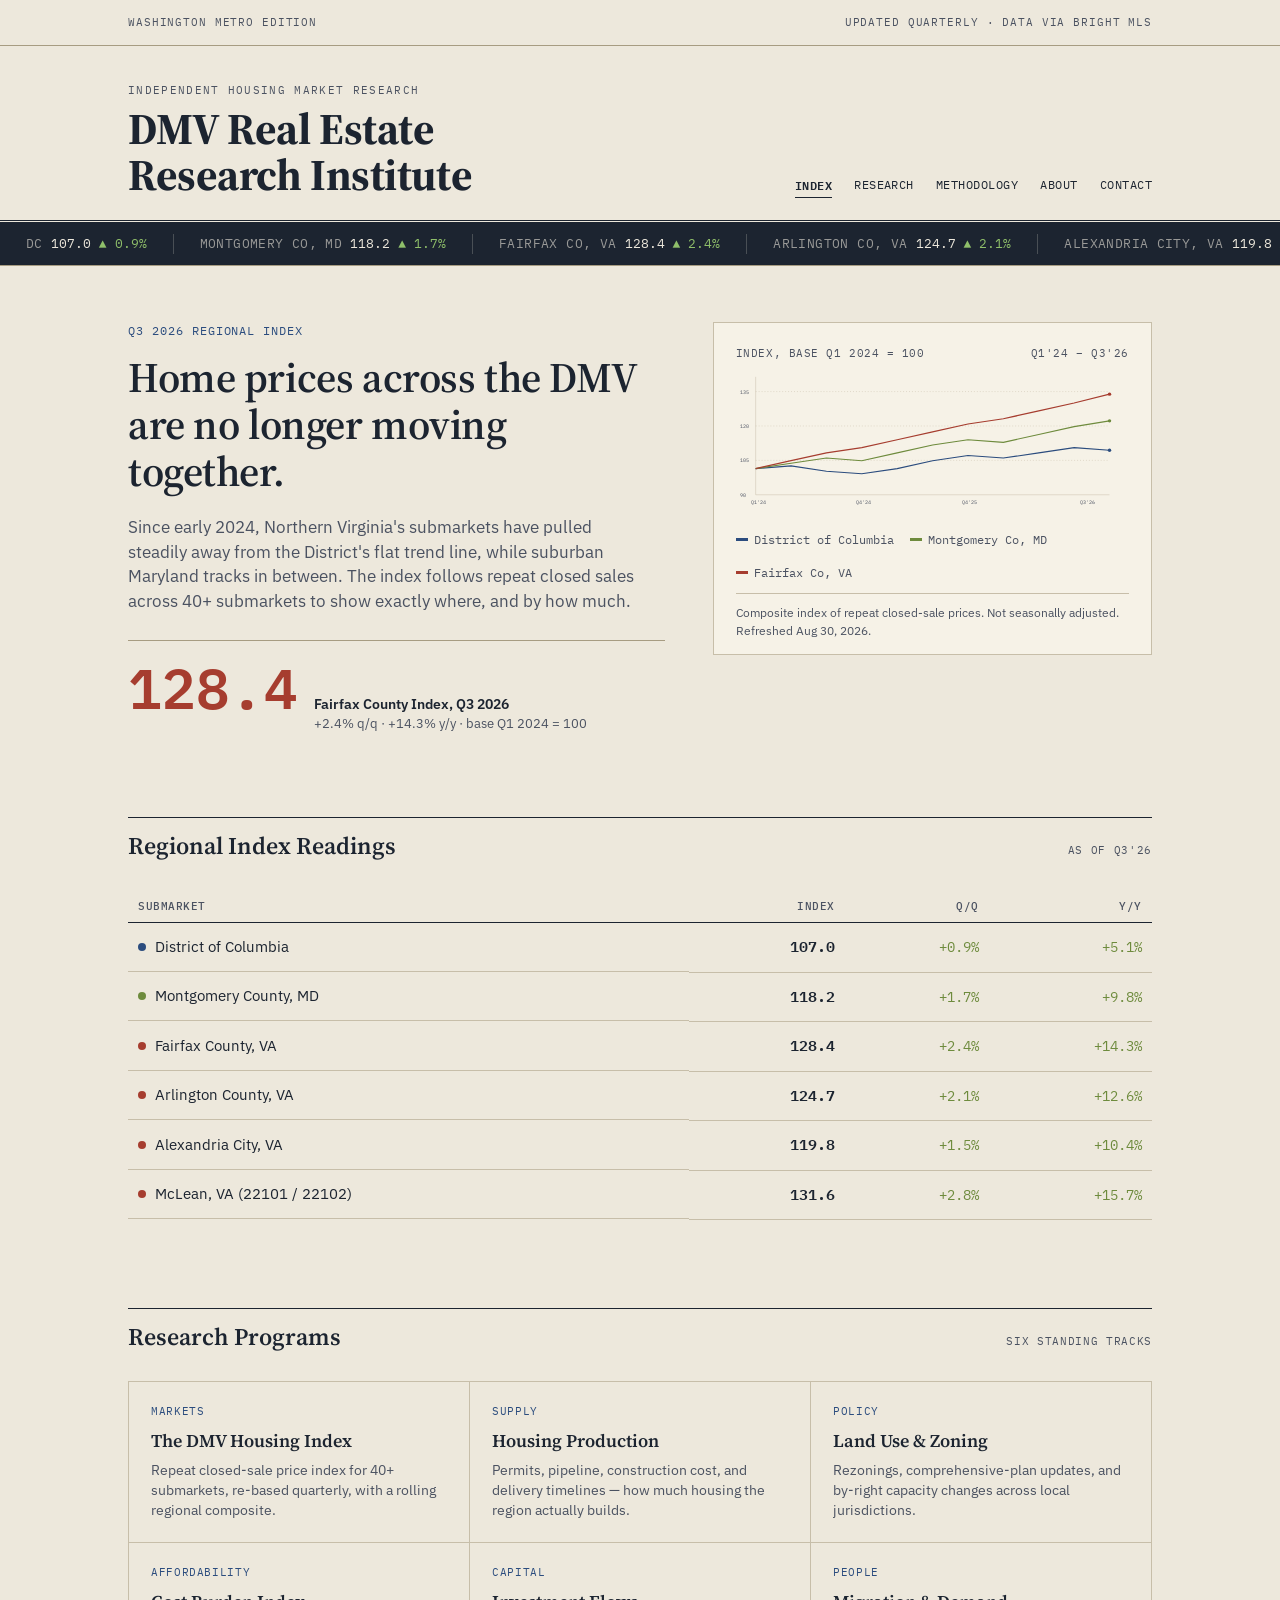
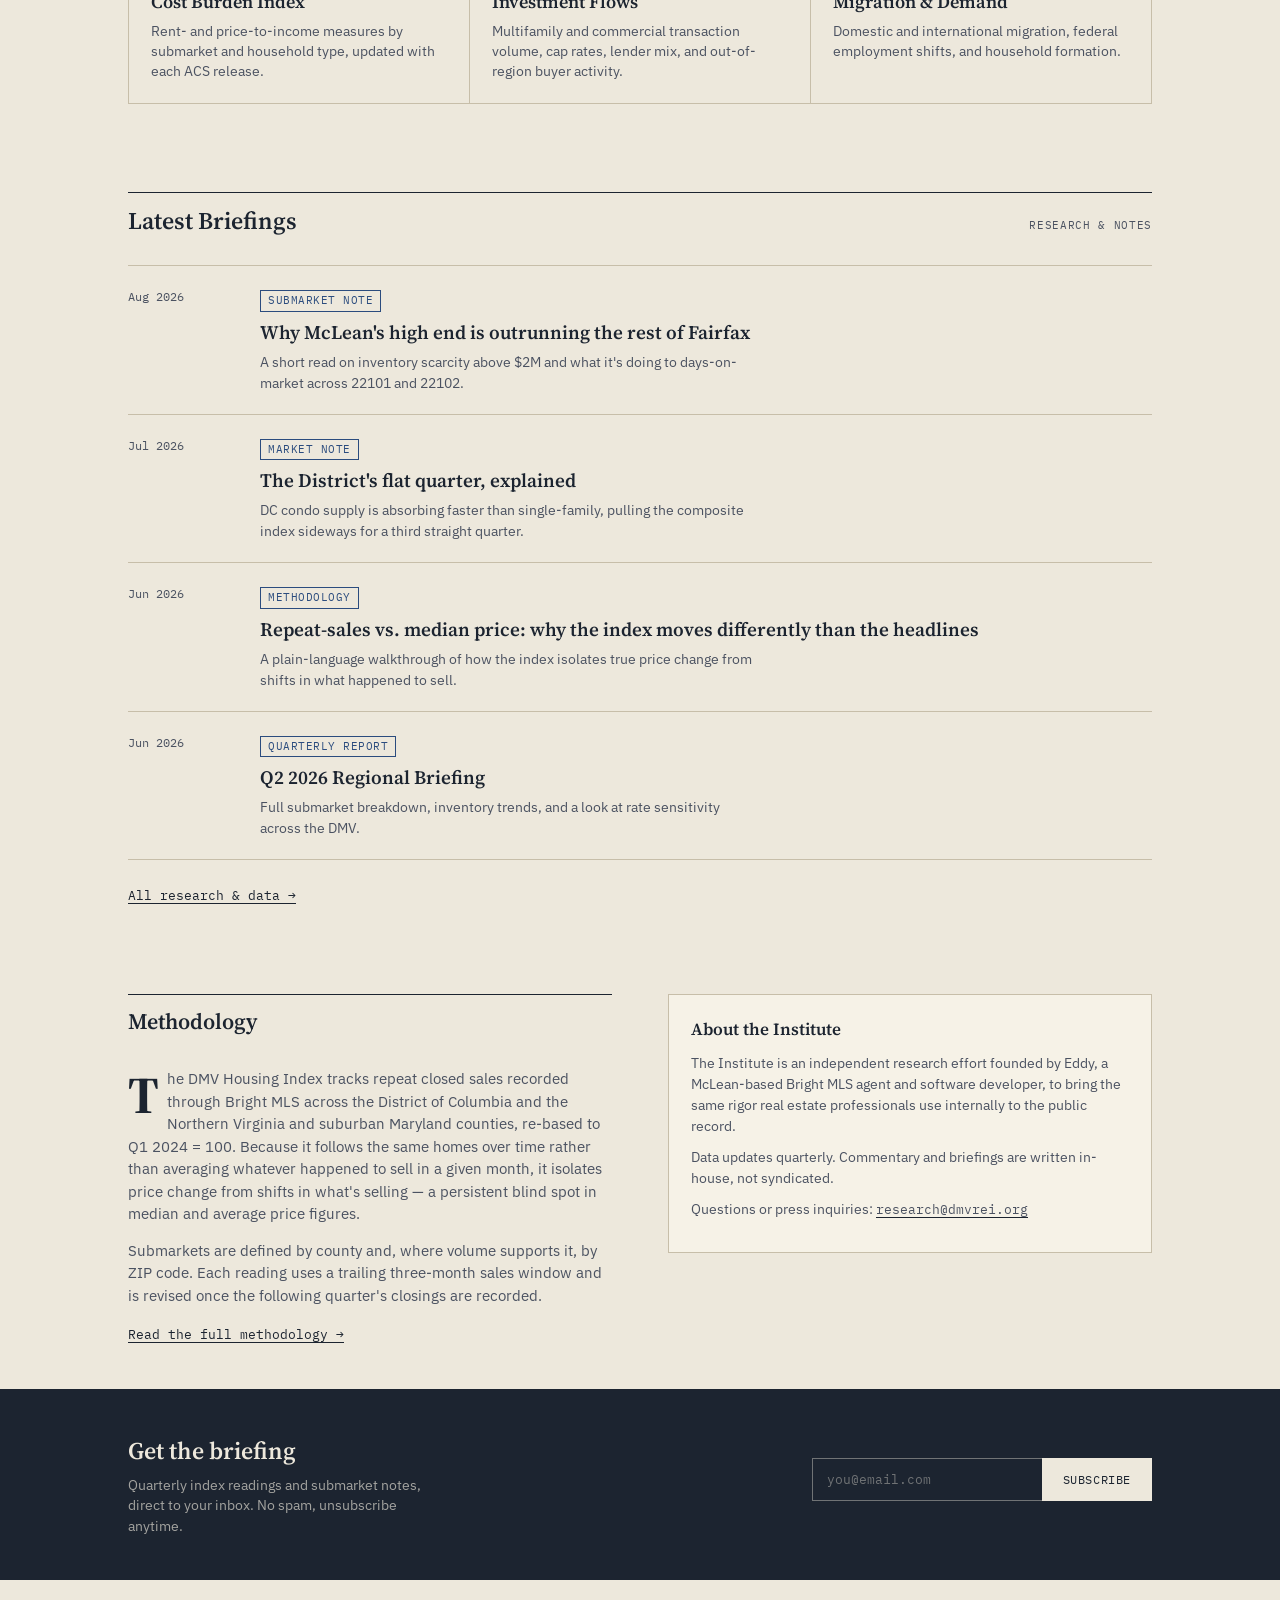
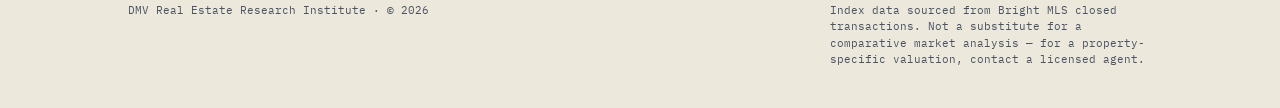
==== index.html @ 1785324c "Initial commit: DMV Real Estate Research Institute site Broadsheet-style static site for independent" ====
<!DOCTYPE html>
<html lang="en">
<head>
<meta charset="UTF-8">
<meta name="viewport" content="width=device-width, initial-scale=1.0">
<title>DMV Real Estate Research Institute — The DMV Housing Index</title>
<meta name="description" content="Independent, data-driven housing research for Washington, D.C., Maryland, and Northern Virginia. The DMV Housing Index tracks repeat closed sales across 40+ submarkets.">
<link rel="icon" href="assets/logo.svg" type="image/svg+xml">
<link rel="preconnect" href="https://fonts.googleapis.com">
<link rel="preconnect" href="https://fonts.gstatic.com" crossorigin>
<link href="https://fonts.googleapis.com/css2?family=Source+Serif+4:ital,opsz,wght@0,8..60,400;0,8..60,500;0,8..60,600;0,8..60,700;1,8..60,500&family=IBM+Plex+Sans:wght@400;500;600&family=IBM+Plex+Mono:wght@400;500;600&display=swap" rel="stylesheet">
<link rel="stylesheet" href="css/styles.css">
</head>
<body>

<div class="masthead-bar">
  <div class="wrap">
    <span>Washington Metro Edition</span>
    <span>Updated Quarterly · Data via Bright MLS</span>
  </div>
</div>

<header class="masthead">
  <div class="wrap">
    <a class="brand" href="index.html">
      <div class="brand-eyebrow">Independent Housing Market Research</div>
      <div class="brand-name">DMV Real Estate<br>Research Institute</div>
    </a>
    <nav class="main-nav" aria-label="Primary">
      <a href="index.html">Index</a>
      <a href="research.html">Research</a>
      <a href="methodology.html">Methodology</a>
      <a href="about.html">About</a>
      <a href="contact.html">Contact</a>
    </nav>
  </div>
</header>

<div class="ticker" aria-label="Regional index ticker">
  <div class="ticker-track" id="tickerTrack">
    <!-- populated by js/main.js from data/index.json -->
  </div>
</div>

<main>
  <section class="hero" id="index">
    <div class="wrap hero-grid">
      <div>
        <div class="hero-eyebrow">Q3 2026 Regional Index</div>
        <h1>Home prices across the DMV are no longer moving together.</h1>
        <p class="lede">Since early 2024, Northern Virginia's submarkets have pulled steadily away from the District's flat trend line, while suburban Maryland tracks in between. The index follows repeat closed sales across 40+ submarkets to show exactly where, and by how much.</p>
        <div class="index-callout">
          <div class="num" id="heroNum">—</div>
          <div class="meta">
            <strong id="heroLabel">Loading index…</strong>
            <span id="heroSub"></span>
          </div>
        </div>
      </div>

      <div class="chart-panel">
        <div class="chart-panel-head">
          <span>Index, base <span id="baseQuarterLabel">Q1 2024</span> = 100</span>
          <span id="chartRangeLabel">—</span>
        </div>
        <svg viewBox="0 0 800 300" width="100%" height="auto" role="img" id="indexChart" aria-label="Line chart comparing the housing price index for D.C., Montgomery County MD, and Fairfax County VA, showing that regional submarkets have diverged since 2024.">
          <g stroke="#C7BEA9" stroke-width="1">
            <line x1="40" y1="20" x2="40" y2="260"/>
            <line x1="40" y1="260" x2="760" y2="260"/>
            <line x1="40" y1="190" x2="760" y2="190" stroke-dasharray="2,4"/>
            <line x1="40" y1="120" x2="760" y2="120" stroke-dasharray="2,4"/>
            <line x1="40" y1="50" x2="760" y2="50" stroke-dasharray="2,4"/>
          </g>
          <g font-family="IBM Plex Mono, monospace" font-size="10" fill="#4B5261">
            <text id="yLabel0" x="8" y="264"></text>
            <text id="yLabel1" x="8" y="194"></text>
            <text id="yLabel2" x="8" y="124"></text>
            <text id="yLabel3" x="8" y="54"></text>
          </g>
          <g font-family="IBM Plex Mono, monospace" font-size="10" fill="#4B5261">
            <text id="xLabel0" x="30" y="278"></text>
            <text id="xLabel1" x="245" y="278"></text>
            <text id="xLabel2" x="460" y="278"></text>
            <text id="xLabel3" x="700" y="278"></text>
          </g>
          <polyline id="lineDc" fill="none" stroke="#2B4C7E" stroke-width="2.25" points=""/>
          <polyline id="lineMd" fill="none" stroke="#6E8B3D" stroke-width="2.25" points=""/>
          <polyline id="lineVa" fill="none" stroke="#A63D2F" stroke-width="2.5" points=""/>
          <circle id="dotDc" r="3.5" fill="#2B4C7E" cx="0" cy="0"/>
          <circle id="dotMd" r="3.5" fill="#6E8B3D" cx="0" cy="0"/>
          <circle id="dotVa" r="3.5" fill="#A63D2F" cx="0" cy="0"/>
        </svg>
        <div class="legend">
          <span class="legend-item"><span class="swatch" style="background:#2B4C7E"></span>District of Columbia</span>
          <span class="legend-item"><span class="swatch" style="background:#6E8B3D"></span>Montgomery Co, MD</span>
          <span class="legend-item"><span class="swatch" style="background:#A63D2F"></span>Fairfax Co, VA</span>
        </div>
        <div class="chart-caption">Composite index of repeat closed-sale prices. Not seasonally adjusted. <span id="asOfLabel"></span></div>
      </div>
    </div>
  </section>

  <section id="readings">
    <div class="wrap">
      <div class="section-head">
        <h2>Regional Index Readings</h2>
        <span class="tag" id="readingsAsOf">Loading…</span>
      </div>
      <div class="table-scroll">
        <table>
          <thead>
            <tr>
              <th>Submarket</th>
              <th class="num">Index</th>
              <th class="num">Q/Q</th>
              <th class="num">Y/Y</th>
            </tr>
          </thead>
          <tbody id="readingsBody">
            <!-- populated by js/main.js from data/index.json -->
          </tbody>
        </table>
      </div>
    </div>
  </section>

  <section id="programs">
    <div class="wrap">
      <div class="section-head">
        <h2>Research Programs</h2>
        <span class="tag">Six standing tracks</span>
      </div>
      <div class="card-grid">
        <article class="prog">
          <span class="prog-tag">Markets</span>
          <h3>The DMV Housing Index</h3>
          <p>Repeat closed-sale price index for 40+ submarkets, re-based quarterly, with a rolling regional composite.</p>
        </article>
        <article class="prog">
          <span class="prog-tag">Supply</span>
          <h3>Housing Production</h3>
          <p>Permits, pipeline, construction cost, and delivery timelines — how much housing the region actually builds.</p>
        </article>
        <article class="prog">
          <span class="prog-tag">Policy</span>
          <h3>Land Use &amp; Zoning</h3>
          <p>Rezonings, comprehensive-plan updates, and by-right capacity changes across local jurisdictions.</p>
        </article>
        <article class="prog">
          <span class="prog-tag">Affordability</span>
          <h3>Cost Burden Index</h3>
          <p>Rent- and price-to-income measures by submarket and household type, updated with each ACS release.</p>
        </article>
        <article class="prog">
          <span class="prog-tag">Capital</span>
          <h3>Investment Flows</h3>
          <p>Multifamily and commercial transaction volume, cap rates, lender mix, and out-of-region buyer activity.</p>
        </article>
        <article class="prog">
          <span class="prog-tag">People</span>
          <h3>Migration &amp; Demand</h3>
          <p>Domestic and international migration, federal employment shifts, and household formation.</p>
        </article>
      </div>
    </div>
  </section>

  <section id="briefings">
    <div class="wrap">
      <div class="section-head">
        <h2>Latest Briefings</h2>
        <span class="tag">Research &amp; Notes</span>
      </div>
      <div class="briefings">
        <article class="brief">
          <div class="brief-date">Aug 2026</div>
          <div>
            <span class="brief-tag">Submarket Note</span>
            <h3><a href="research.html">Why McLean's high end is outrunning the rest of Fairfax</a></h3>
            <p>A short read on inventory scarcity above $2M and what it's doing to days-on-market across 22101 and 22102.</p>
          </div>
        </article>
        <article class="brief">
          <div class="brief-date">Jul 2026</div>
          <div>
            <span class="brief-tag">Market Note</span>
            <h3><a href="research.html">The District's flat quarter, explained</a></h3>
            <p>DC condo supply is absorbing faster than single-family, pulling the composite index sideways for a third straight quarter.</p>
          </div>
        </article>
        <article class="brief">
          <div class="brief-date">Jun 2026</div>
          <div>
            <span class="brief-tag">Methodology</span>
            <h3><a href="methodology.html">Repeat-sales vs. median price: why the index moves differently than the headlines</a></h3>
            <p>A plain-language walkthrough of how the index isolates true price change from shifts in what happened to sell.</p>
          </div>
        </article>
        <article class="brief">
          <div class="brief-date">Jun 2026</div>
          <div>
            <span class="brief-tag">Quarterly Report</span>
            <h3><a href="research.html">Q2 2026 Regional Briefing</a></h3>
            <p>Full submarket breakdown, inventory trends, and a look at rate sensitivity across the DMV.</p>
          </div>
        </article>
      </div>
      <p style="margin-top:22px"><a class="mono-link" href="research.html">All research &amp; data →</a></p>
    </div>
  </section>

  <section id="methodology">
    <div class="wrap two-col">
      <div class="prose dropcap">
        <div class="section-head" style="margin-bottom:18px;">
          <h2>Methodology</h2>
        </div>
        <p>The DMV Housing Index tracks repeat closed sales recorded through Bright MLS across the District of Columbia and the Northern Virginia and suburban Maryland counties, re-based to Q1 2024 = 100. Because it follows the same homes over time rather than averaging whatever happened to sell in a given month, it isolates price change from shifts in what's selling — a persistent blind spot in median and average price figures.</p>
        <p>Submarkets are defined by county and, where volume supports it, by ZIP code. Each reading uses a trailing three-month sales window and is revised once the following quarter's closings are recorded.</p>
        <a class="doc-link" href="methodology.html">Read the full methodology →</a>
      </div>
      <div class="about-card">
        <h3>About the Institute</h3>
        <p>The Institute is an independent research effort founded by Eddy, a McLean-based Bright MLS agent and software developer, to bring the same rigor real estate professionals use internally to the public record.</p>
        <p>Data updates quarterly. Commentary and briefings are written in-house, not syndicated.</p>
        <p>Questions or press inquiries: <a href="mailto:research@dmvrei.org">research@dmvrei.org</a></p>
      </div>
    </div>
  </section>
</main>

<div class="subscribe" id="subscribe">
  <div class="wrap">
    <div>
      <h2>Get the briefing</h2>
      <p>Quarterly index readings and submarket notes, direct to your inbox. No spam, unsubscribe anytime.</p>
    </div>
    <form class="sub-form">
      <input type="email" placeholder="you@email.com" aria-label="Email address" required>
      <button type="submit">Subscribe</button>
      <span class="sub-msg" role="status" aria-live="polite"></span>
    </form>
  </div>
</div>

<footer class="site-footer">
  <div class="wrap">
    <span>DMV Real Estate Research Institute · © <span data-year>2026</span></span>
    <span class="disclosure">Index data sourced from Bright MLS closed transactions. Not a substitute for a comparative market analysis — for a property-specific valuation, contact a licensed agent.</span>
  </div>
</footer>

<script src="js/main.js"></script>
</body>
</html>
---- css/styles.css ----
/* ============================================================
   DMV Real Estate Research Institute
   Broadsheet design system — shared across all pages
   ============================================================ */

:root{
  --paper:#EDE8DC;
  --paper-raised:#F6F2E7;
  --ink:#1C2430;
  --ink-soft:#4B5261;
  --rule:#C7BEA9;
  --rule-strong:#A79C82;
  --dc:#2B4C7E;   /* District of Columbia */
  --md:#6E8B3D;   /* Maryland */
  --va:#A63D2F;   /* Virginia */
  --up:#6E8B3D;
  --down:#A63D2F;
  --serif:'Source Serif 4', Georgia, 'Times New Roman', serif;
  --sans:'IBM Plex Sans', -apple-system, BlinkMacSystemFont, 'Segoe UI', sans-serif;
  --mono:'IBM Plex Mono', 'SFMono-Regular', 'Courier New', monospace;
}

*{box-sizing:border-box; margin:0; padding:0;}
html{scroll-behavior:smooth;}
body{
  background:var(--paper);
  color:var(--ink);
  font-family:var(--sans);
  line-height:1.5;
  -webkit-font-smoothing:antialiased;
}
::selection{background:var(--dc); color:var(--paper-raised);}
a{color:inherit;}
img{max-width:100%;}

.wrap{max-width:1080px; margin:0 auto; padding:0 28px;}

/* ===== Masthead bar ===== */
.masthead-bar{
  border-bottom:1px solid var(--rule-strong);
  padding:14px 0;
  font-family:var(--mono);
  font-size:11px;
  letter-spacing:.08em;
  text-transform:uppercase;
  color:var(--ink-soft);
}
.masthead-bar .wrap{display:flex; justify-content:space-between; align-items:center; flex-wrap:wrap; gap:6px;}

/* ===== Masthead ===== */
.masthead{
  padding:36px 0 22px;
  border-bottom:3px double var(--ink);
}
.masthead .wrap{display:flex; justify-content:space-between; align-items:flex-end; gap:24px; flex-wrap:wrap;}
.brand{display:block; text-decoration:none; color:inherit;}
.brand-eyebrow{
  font-family:var(--mono);
  font-size:11px;
  letter-spacing:.12em;
  text-transform:uppercase;
  color:var(--ink-soft);
  margin-bottom:8px;
}
.brand-name{
  font-family:var(--serif);
  font-weight:700;
  font-size:clamp(28px, 4.2vw, 44px);
  letter-spacing:-0.01em;
  line-height:1.05;
}

nav.main-nav{
  display:flex; gap:22px; flex-wrap:wrap;
  font-family:var(--mono);
  font-size:12px;
  letter-spacing:.04em;
  text-transform:uppercase;
}
nav.main-nav a{
  text-decoration:none;
  border-bottom:1px solid transparent;
  padding-bottom:3px;
  transition:border-color .15s;
}
nav.main-nav a:hover{border-color:var(--ink);}
nav.main-nav a[aria-current="page"]{border-color:var(--ink); font-weight:600;}

/* ===== Ticker ===== */
.ticker{
  background:var(--ink);
  color:var(--paper);
  overflow:hidden;
  white-space:nowrap;
  border-bottom:1px solid var(--rule-strong);
}
.ticker-track{
  display:inline-flex;
  animation:scroll 34s linear infinite;
  padding:11px 0;
}
.ticker:hover .ticker-track{animation-play-state:paused;}
.ticker-item{
  font-family:var(--mono);
  font-size:13px;
  padding:0 26px;
  border-right:1px solid rgba(237,232,220,.22);
  display:inline-flex;
  align-items:baseline;
  gap:8px;
}
.ticker-item .region{color:rgba(237,232,220,.6); letter-spacing:.03em;}
.ticker-item .up{color:#8FBF6A;}
.ticker-item .down{color:#D98673;}
@keyframes scroll{
  from{transform:translateX(0);}
  to{transform:translateX(-50%);}
}
@media (prefers-reduced-motion: reduce){
  .ticker-track{animation:none; overflow-x:auto;}
}

/* ===== Hero ===== */
.hero{padding:56px 0 40px;}
.hero-grid{
  display:grid;
  grid-template-columns:1.1fr .9fr;
  gap:48px;
  align-items:start;
}
.hero-eyebrow{
  font-family:var(--mono);
  font-size:12px;
  letter-spacing:.08em;
  text-transform:uppercase;
  color:var(--dc);
  margin-bottom:14px;
}
.hero h1{
  font-family:var(--serif);
  font-weight:600;
  font-size:clamp(28px, 3.4vw, 42px);
  line-height:1.12;
  letter-spacing:-0.01em;
  margin-bottom:20px;
}
.hero p.lede{
  font-size:16.5px;
  color:var(--ink-soft);
  max-width:52ch;
  margin-bottom:26px;
}
.index-callout{
  display:flex;
  align-items:baseline;
  gap:16px;
  border-top:1px solid var(--rule-strong);
  padding-top:18px;
}
.index-callout .num{
  font-family:var(--mono);
  font-size:clamp(40px, 5vw, 56px);
  font-weight:600;
  color:var(--va);
  line-height:1;
}
.index-callout .meta{font-size:13px; color:var(--ink-soft); line-height:1.4;}
.index-callout .meta strong{color:var(--ink); display:block; font-family:var(--sans); font-weight:600; font-size:14px;}

.chart-panel{
  background:var(--paper-raised);
  border:1px solid var(--rule);
  padding:22px 22px 14px;
}
.chart-panel-head{
  display:flex; justify-content:space-between; align-items:baseline;
  margin-bottom:6px;
  font-family:var(--mono); font-size:11px; letter-spacing:.05em; text-transform:uppercase; color:var(--ink-soft);
}
.legend{display:flex; gap:16px; margin-top:10px; flex-wrap:wrap;}
.legend-item{display:flex; align-items:center; gap:6px; font-family:var(--mono); font-size:11.5px; color:var(--ink-soft);}
.swatch{width:12px; height:2.5px; display:inline-block;}
.chart-caption{font-size:12px; color:var(--ink-soft); margin-top:12px; border-top:1px solid var(--rule); padding-top:10px;}

/* ===== Section framing ===== */
section{padding:44px 0;}
.section-head{
  display:flex; justify-content:space-between; align-items:baseline;
  border-top:1px solid var(--ink);
  padding-top:10px;
  margin-bottom:26px;
  gap:16px;
  flex-wrap:wrap;
}
.section-head h2{
  font-family:var(--serif);
  font-weight:600;
  font-size:24px;
}
.section-head .tag{
  font-family:var(--mono); font-size:11px; letter-spacing:.06em; text-transform:uppercase; color:var(--ink-soft);
}

/* ===== Page hero (interior pages) ===== */
.page-hero{padding:48px 0 8px;}
.page-hero .kicker{
  font-family:var(--mono); font-size:12px; letter-spacing:.08em; text-transform:uppercase;
  color:var(--dc); margin-bottom:12px;
}
.page-hero h1{
  font-family:var(--serif); font-weight:600;
  font-size:clamp(30px, 4vw, 44px); line-height:1.1; letter-spacing:-0.01em;
  margin-bottom:16px; max-width:20ch;
}
.page-hero p{font-size:16px; color:var(--ink-soft); max-width:60ch;}

/* ===== Index table ===== */
.table-scroll{overflow-x:auto;}
table{width:100%; border-collapse:collapse; min-width:520px;}
thead th{
  text-align:left;
  font-family:var(--mono);
  font-size:11px;
  letter-spacing:.05em;
  text-transform:uppercase;
  color:var(--ink-soft);
  font-weight:500;
  padding:8px 10px;
  border-bottom:1px solid var(--ink);
}
thead th.num, tbody td.num{text-align:right;}
tbody td{
  padding:13px 10px;
  border-bottom:1px solid var(--rule);
  font-size:14.5px;
}
tbody td.num{font-family:var(--mono); font-size:14px;}
tbody td.idx{font-family:var(--mono); font-weight:600; font-size:15px;}
.region-name{display:flex; align-items:center; gap:9px;}
.dot{width:8px; height:8px; border-radius:50%; flex-shrink:0;}
.chg-up{color:var(--md);}
.chg-down{color:var(--va);}
tbody tr:hover{background:var(--paper-raised);}

/* ===== Card grid (research programs / datasets) ===== */
.card-grid{
  display:grid;
  grid-template-columns:repeat(3, 1fr);
  gap:1px;
  background:var(--rule);
  border:1px solid var(--rule);
}
.card-grid.cols-2{grid-template-columns:repeat(2, 1fr);}
.prog{
  background:var(--paper);
  padding:22px;
}
.prog .prog-tag{
  font-family:var(--mono); font-size:10.5px; letter-spacing:.06em; text-transform:uppercase;
  color:var(--dc); margin-bottom:10px; display:block;
}
.prog h3{font-family:var(--serif); font-weight:600; font-size:18px; line-height:1.25; margin-bottom:7px;}
.prog p{font-size:13.5px; color:var(--ink-soft);}

/* ===== Briefings ===== */
.briefings{display:flex; flex-direction:column;}
.brief{
  display:grid;
  grid-template-columns:110px 1fr;
  gap:22px;
  padding:20px 0;
  border-bottom:1px solid var(--rule);
}
.brief:first-child{border-top:1px solid var(--rule);}
.brief-date{font-family:var(--mono); font-size:12px; color:var(--ink-soft); padding-top:2px;}
.brief-tag{
  display:inline-block;
  font-family:var(--mono); font-size:10.5px; letter-spacing:.05em; text-transform:uppercase;
  color:var(--dc);
  border:1px solid var(--dc);
  padding:2px 7px;
  margin-bottom:8px;
}
.brief h3{
  font-family:var(--serif);
  font-weight:600;
  font-size:19px;
  line-height:1.3;
  margin-bottom:7px;
}
.brief h3 a{text-decoration:none;}
.brief h3 a:hover{text-decoration:underline;}
.brief p{font-size:14px; color:var(--ink-soft); max-width:62ch;}

/* ===== Prose / methodology / about ===== */
.two-col{display:grid; grid-template-columns:1fr 1fr; gap:56px;}
.prose{max-width:68ch;}
.prose h2{font-family:var(--serif); font-weight:600; font-size:22px; margin:28px 0 12px;}
.prose h2:first-child{margin-top:0;}
.prose p{font-size:15px; color:var(--ink-soft); margin-bottom:14px;}
.prose ul{margin:0 0 16px 1.1em;}
.prose li{font-size:15px; color:var(--ink-soft); margin-bottom:7px;}
.prose.dropcap p:first-of-type::first-letter{
  font-family:var(--serif);
  font-size:52px;
  font-weight:700;
  float:left;
  line-height:.8;
  padding:6px 8px 0 0;
  color:var(--ink);
}
.prose a.doc-link{
  font-family:var(--mono); font-size:12.5px;
  text-decoration:none;
  border-bottom:1px solid var(--ink);
}

.about-card{
  background:var(--paper-raised);
  border:1px solid var(--rule);
  padding:22px;
  align-self:start;
}
.about-card h3{font-family:var(--serif); font-size:17px; margin-bottom:10px; font-weight:600;}
.about-card p{font-size:14px; color:var(--ink-soft); margin-bottom:10px;}
.about-card a{
  font-family:var(--mono); font-size:12.5px; border-bottom:1px solid var(--ink); text-decoration:none;
}

/* ===== Contact form ===== */
.form{display:grid; gap:16px; max-width:560px;}
.field{display:grid; gap:6px;}
.field label{
  font-family:var(--mono); font-size:11px; letter-spacing:.05em; text-transform:uppercase; color:var(--ink-soft);
}
.field input, .field select, .field textarea{
  font-family:var(--sans);
  font-size:14.5px;
  background:var(--paper-raised);
  border:1px solid var(--rule-strong);
  color:var(--ink);
  padding:11px 13px;
  outline:none;
}
.field input:focus, .field select:focus, .field textarea:focus{border-color:var(--dc);}
.field textarea{min-height:130px; resize:vertical;}
.btn{
  font-family:var(--mono);
  font-size:12px;
  letter-spacing:.05em;
  text-transform:uppercase;
  background:var(--ink);
  color:var(--paper);
  border:1px solid var(--ink);
  padding:12px 22px;
  cursor:pointer;
  justify-self:start;
  transition:opacity .15s;
  text-decoration:none;
  display:inline-block;
}
.btn:hover{opacity:.85;}
.form-status{font-family:var(--mono); font-size:12px; color:var(--dc);}
.form-note{font-size:12.5px; color:var(--ink-soft);}

/* ===== Subscribe ===== */
.subscribe{
  background:var(--ink);
  color:var(--paper);
  padding:44px 0;
}
.subscribe .wrap{display:flex; justify-content:space-between; align-items:center; gap:32px; flex-wrap:wrap;}
.subscribe h2{font-family:var(--serif); font-size:24px; font-weight:600; margin-bottom:6px;}
.subscribe p{font-size:13.5px; color:rgba(237,232,220,.65); max-width:40ch;}
.sub-form{display:flex; gap:0; flex-shrink:0; flex-wrap:wrap;}
.sub-form input{
  font-family:var(--mono);
  font-size:13px;
  background:transparent;
  border:1px solid rgba(237,232,220,.4);
  border-right:none;
  color:var(--paper);
  padding:12px 14px;
  width:230px;
  outline:none;
}
.sub-form input::placeholder{color:rgba(237,232,220,.4);}
.sub-form button{
  font-family:var(--mono);
  font-size:12px;
  letter-spacing:.05em;
  text-transform:uppercase;
  background:var(--paper);
  color:var(--ink);
  border:1px solid var(--paper);
  padding:0 20px;
  cursor:pointer;
  transition:opacity .15s;
}
.sub-form button:hover{opacity:.85;}
.sub-form .sub-msg{width:100%; margin-top:10px; font-family:var(--mono); font-size:12px; color:rgba(237,232,220,.75);}

/* ===== Footer ===== */
footer.site-footer{padding:22px 0 40px;}
footer.site-footer .wrap{
  display:flex; justify-content:space-between; align-items:flex-start; gap:20px; flex-wrap:wrap;
  font-family:var(--mono); font-size:11px; color:var(--ink-soft);
}
footer.site-footer .disclosure{max-width:46ch;}

/* ===== Utilities ===== */
.mono-link{font-family:var(--mono); font-size:12.5px; border-bottom:1px solid var(--ink); text-decoration:none;}
.stack-lg > * + *{margin-top:44px;}

/* ===== Responsive ===== */
@media (max-width:860px){
  .card-grid, .card-grid.cols-2{grid-template-columns:1fr 1fr;}
}
@media (max-width:820px){
  .hero-grid, .two-col{grid-template-columns:1fr; gap:32px;}
  .brief{grid-template-columns:1fr; gap:6px;}
  .subscribe .wrap{flex-direction:column; align-items:flex-start;}
  .sub-form{width:100%;}
  .sub-form input{width:100%; border-right:1px solid rgba(237,232,220,.4);}
}
@media (max-width:560px){
  .card-grid, .card-grid.cols-2{grid-template-columns:1fr;}
  .masthead .wrap{align-items:flex-start;}
}

:focus-visible{outline:2px solid var(--dc); outline-offset:2px;}
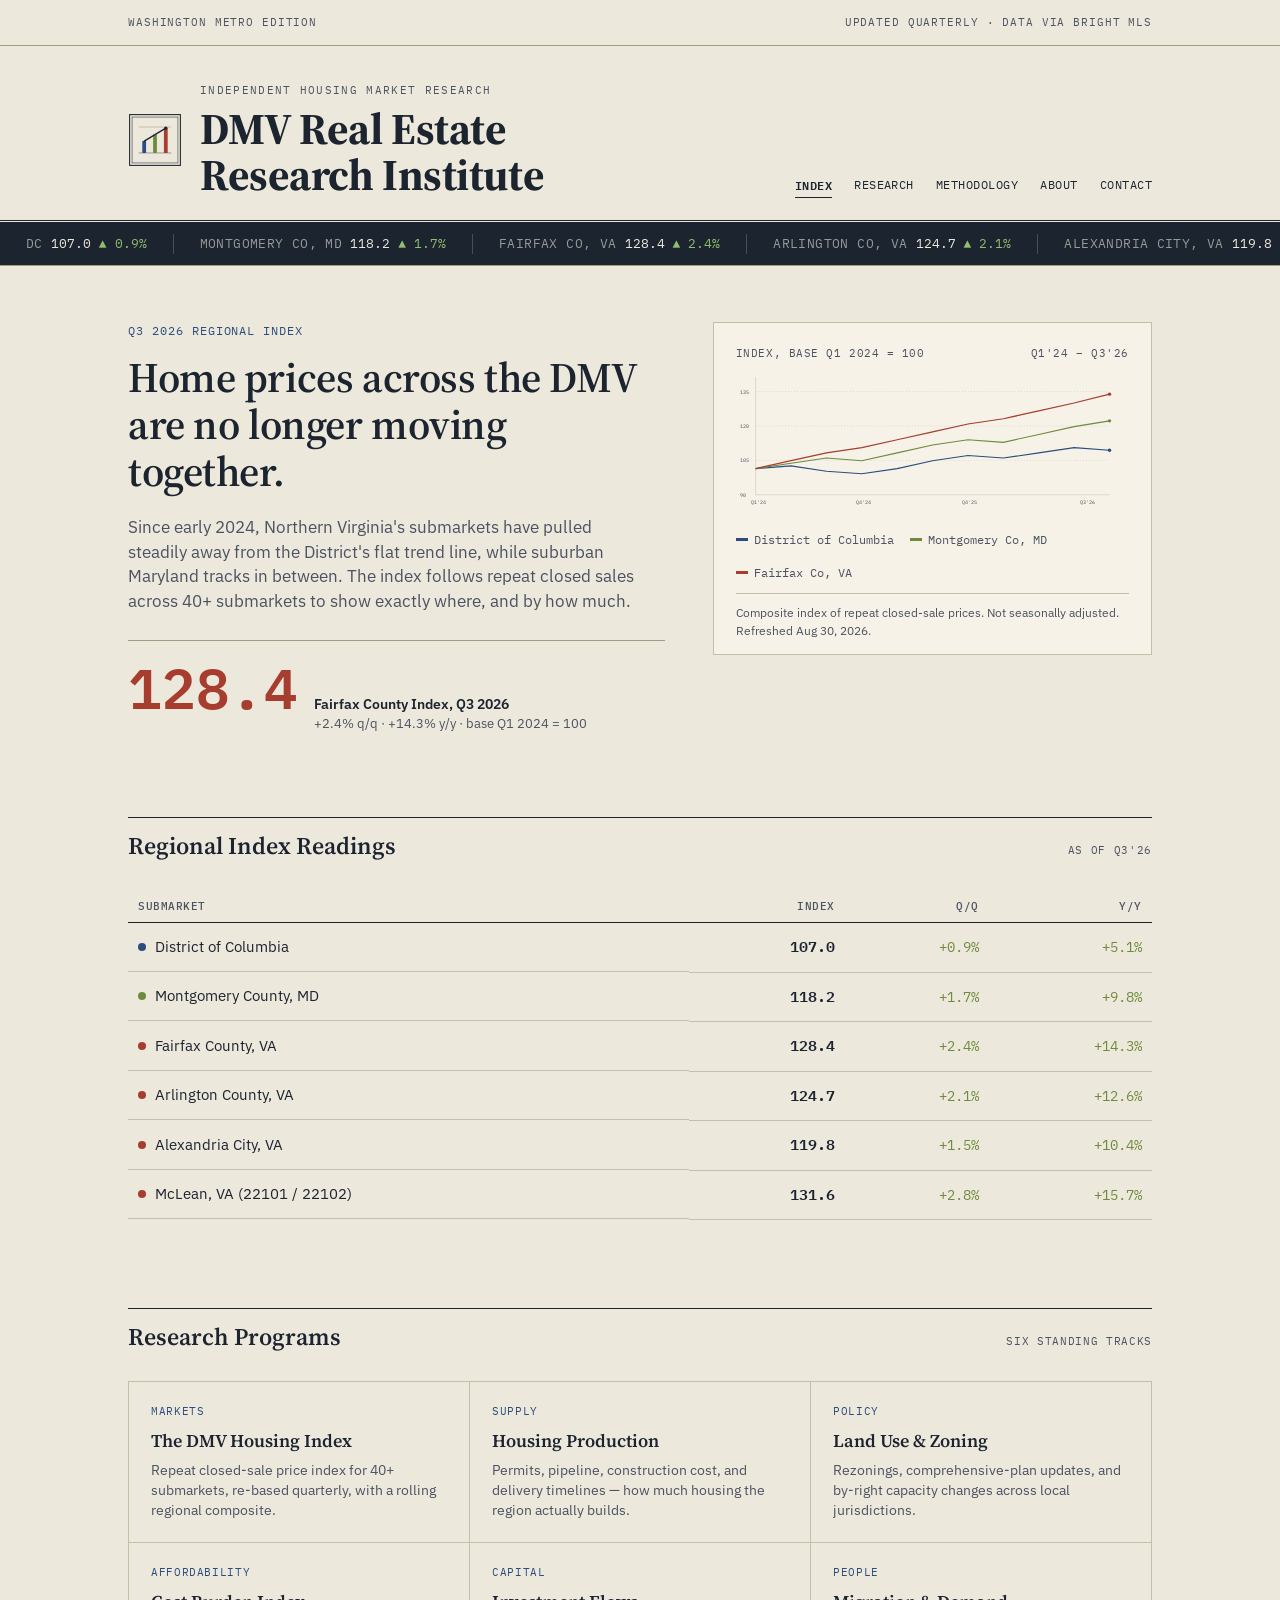
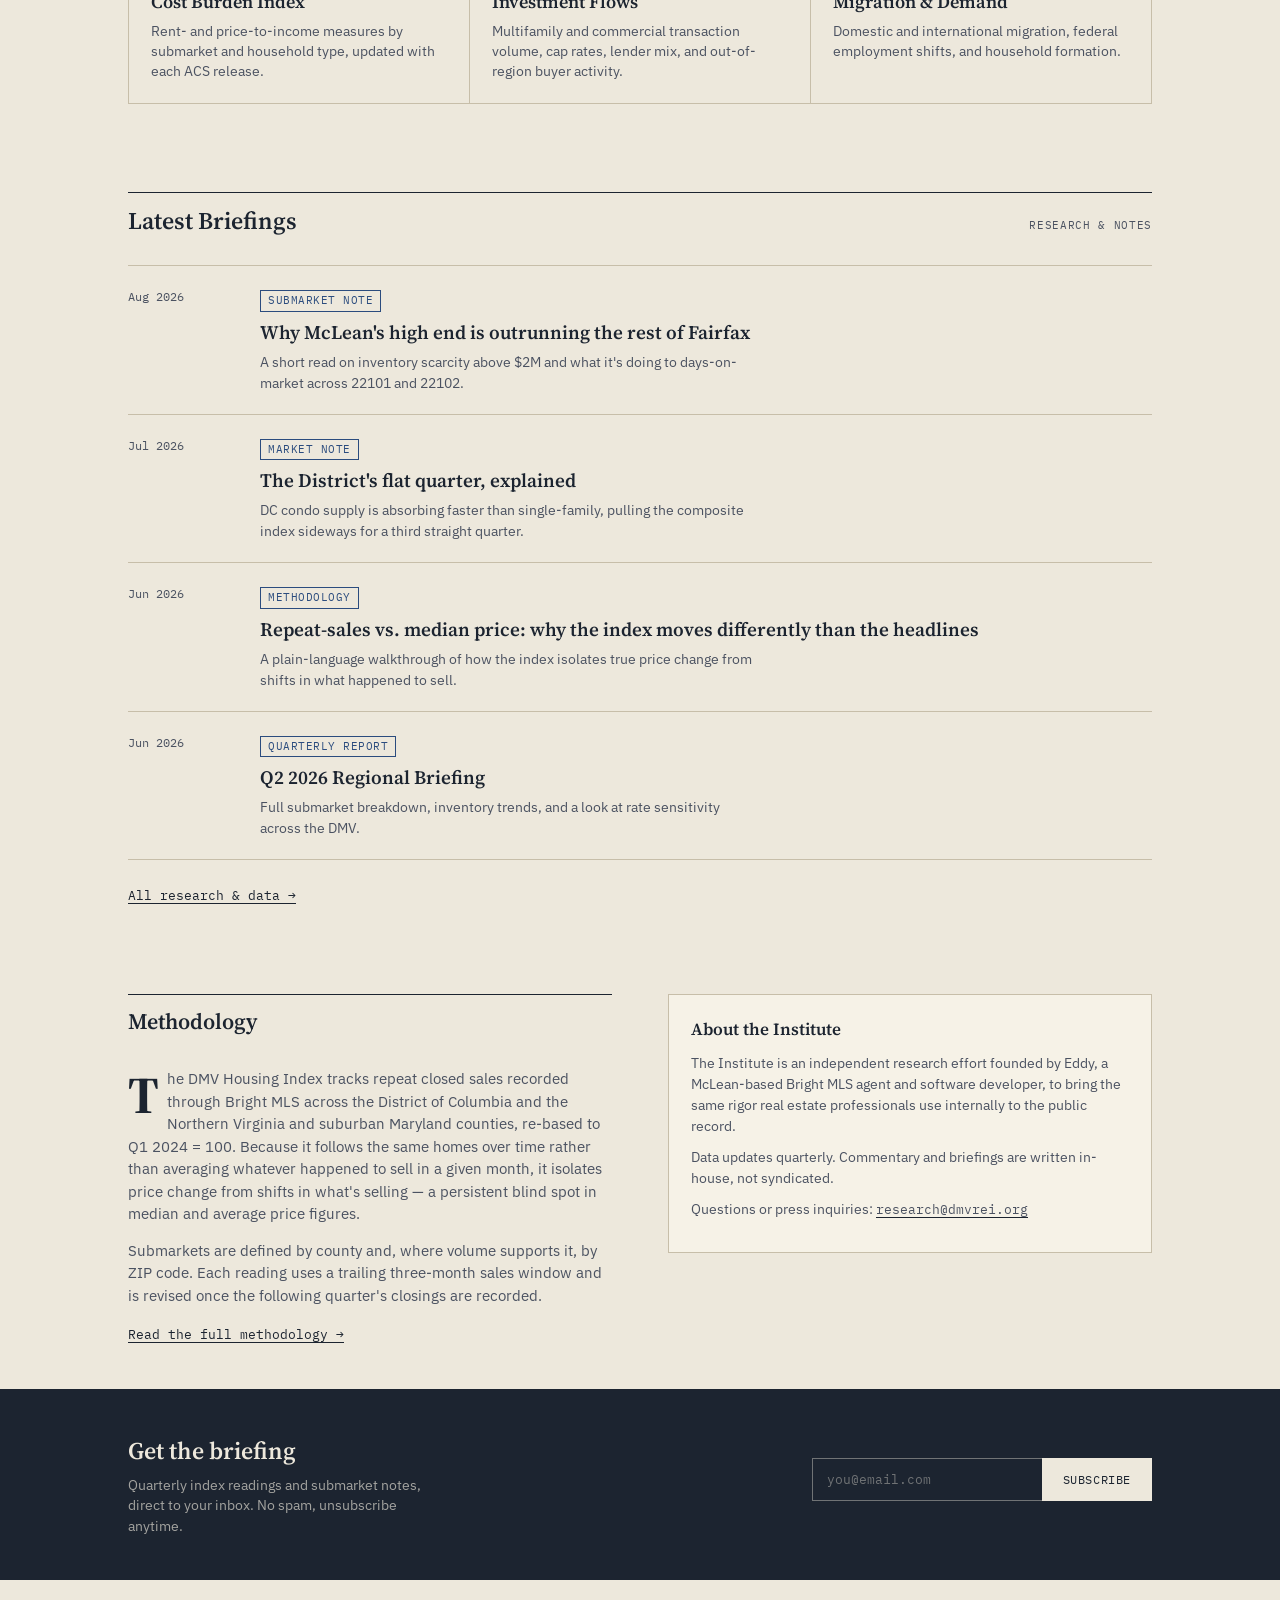
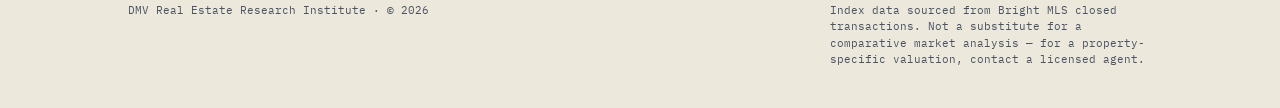
==== commit b3a415ab: "Add logo system and put the mark in the masthead - assets/logo-mark.svg, logo-mark-mono.svg: primary" ====
--- a/index.html
+++ b/index.html
@@ -23,8 +23,11 @@
 <header class="masthead">
   <div class="wrap">
     <a class="brand" href="index.html">
-      <div class="brand-eyebrow">Independent Housing Market Research</div>
-      <div class="brand-name">DMV Real Estate<br>Research Institute</div>
+      <img class="brand-mark" src="assets/logo-mark.svg" alt="" width="54" height="54">
+      <span class="brand-lines">
+        <span class="brand-eyebrow">Independent Housing Market Research</span>
+        <span class="brand-name">DMV Real Estate<br>Research Institute</span>
+      </span>
     </a>
     <nav class="main-nav" aria-label="Primary">
       <a href="index.html">Index</a>
--- a/css/styles.css
+++ b/css/styles.css
@@ -53,8 +53,11 @@
   border-bottom:3px double var(--ink);
 }
 .masthead .wrap{display:flex; justify-content:space-between; align-items:flex-end; gap:24px; flex-wrap:wrap;}
-.brand{display:block; text-decoration:none; color:inherit;}
+.brand{display:flex; align-items:center; gap:18px; text-decoration:none; color:inherit;}
+.brand-mark{flex:none; width:54px; height:54px; display:block;}
+.brand-lines{display:block;}
 .brand-eyebrow{
+  display:block;
   font-family:var(--mono);
   font-size:11px;
   letter-spacing:.12em;
@@ -63,6 +66,7 @@
   margin-bottom:8px;
 }
 .brand-name{
+  display:block;
   font-family:var(--serif);
   font-weight:700;
   font-size:clamp(28px, 4.2vw, 44px);
@@ -426,6 +430,8 @@
 @media (max-width:560px){
   .card-grid, .card-grid.cols-2{grid-template-columns:1fr;}
   .masthead .wrap{align-items:flex-start;}
+  .brand{gap:12px;}
+  .brand-mark{width:42px; height:42px;}
 }
 
 :focus-visible{outline:2px solid var(--dc); outline-offset:2px;}
